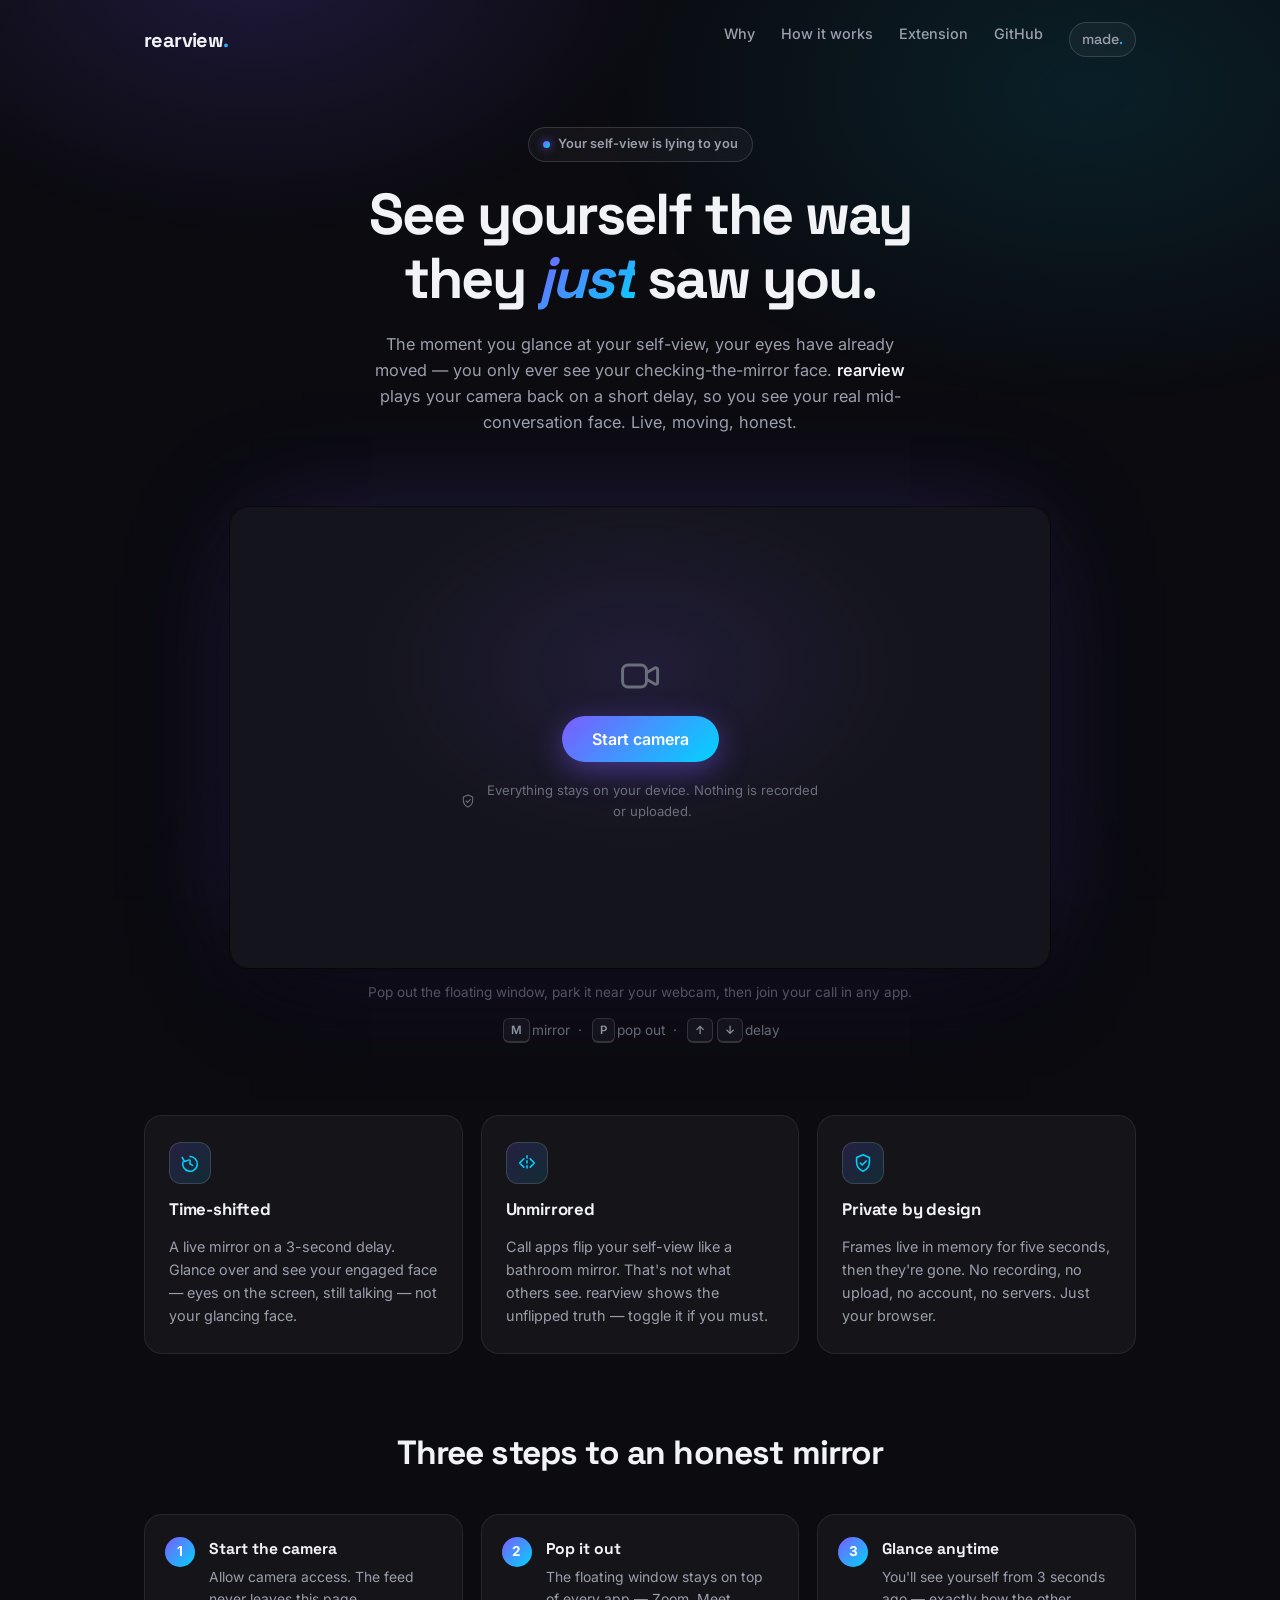
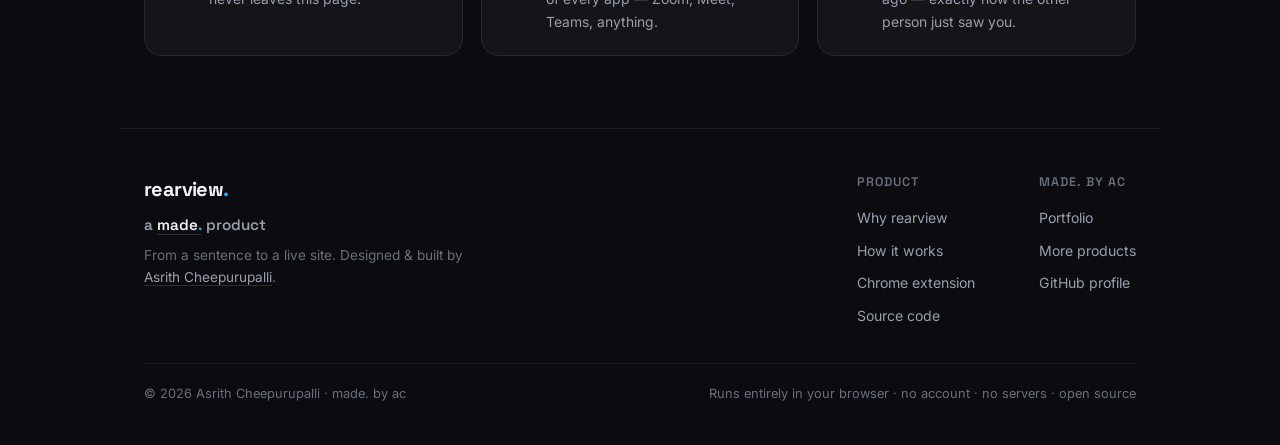
==== index.html @ 4c350889 "Add Chrome extension: in-call overlay, floating mirror, made. house pattern Built on the airlock/sta" ====
<!DOCTYPE html>
<html lang="en">
<head>
  <meta charset="UTF-8" />
  <meta name="viewport" content="width=device-width, initial-scale=1.0" />

  <!-- Primary SEO -->
  <title>rearview. — See yourself the way they just saw you</title>
  <meta name="description" content="A time-shifted live mirror for video calls. Glance at yourself as you were 3 seconds ago — eyes on the screen, mid-conversation — exactly how the other person saw you. Free, private, runs in your browser." />
  <meta name="author" content="Asrith Cheepurupalli" />
  <meta name="keywords" content="video call self view, delayed mirror, how do I look on video calls, unmirrored camera, zoom self view, webcam mirror, picture in picture camera" />
  <meta name="robots" content="index, follow" />
  <meta name="theme-color" content="#0b0b10" />
  <!-- Update the canonical + og:url/og:image origins when this moves to a custom domain -->
  <link rel="canonical" href="https://asrithcheepurupalli.github.io/rearview./" />

  <!-- Open Graph -->
  <meta property="og:type" content="website" />
  <meta property="og:site_name" content="made. by ac" />
  <meta property="og:url" content="https://asrithcheepurupalli.github.io/rearview./" />
  <meta property="og:title" content="rearview. — See yourself the way they just saw you" />
  <meta property="og:description" content="A time-shifted live mirror for video calls. See your real mid-conversation face, not your checking-the-mirror face. Free, private, in your browser." />
  <meta property="og:image" content="https://asrithcheepurupalli.github.io/rearview./og-image.png" />
  <meta property="og:image:width" content="1200" />
  <meta property="og:image:height" content="630" />

  <!-- Twitter -->
  <meta name="twitter:card" content="summary_large_image" />
  <meta name="twitter:title" content="rearview. — See yourself the way they just saw you" />
  <meta name="twitter:description" content="A time-shifted live mirror for video calls. See your real mid-conversation face, not your checking-the-mirror face." />
  <meta name="twitter:image" content="https://asrithcheepurupalli.github.io/rearview./og-image.png" />

  <!-- Icons & manifest -->
  <link rel="icon" href="data:image/svg+xml,%3Csvg xmlns='http://www.w3.org/2000/svg' viewBox='0 0 32 32'%3E%3Cdefs%3E%3ClinearGradient id='g' x1='0' y1='0' x2='1' y2='1'%3E%3Cstop offset='0' stop-color='%237c5cff'/%3E%3Cstop offset='1' stop-color='%2300d4ff'/%3E%3C/linearGradient%3E%3C/defs%3E%3Crect width='32' height='32' rx='8' fill='%230b0b10'/%3E%3Cpath d='M16 7a9 9 0 1 1-8.6 6.3' fill='none' stroke='url(%23g)' stroke-width='3' stroke-linecap='round'/%3E%3Cpath d='M4.5 8.5l3 5 5.5-2' fill='none' stroke='url(%23g)' stroke-width='3' stroke-linecap='round' stroke-linejoin='round'/%3E%3C/svg%3E" />
  <link rel="apple-touch-icon" href="icon-192.png" />
  <link rel="manifest" href="site.webmanifest" />

  <!-- Fonts -->
  <link rel="preconnect" href="https://fonts.googleapis.com" />
  <link rel="preconnect" href="https://fonts.gstatic.com" crossorigin />
  <link href="https://fonts.googleapis.com/css2?family=Inter:wght@400;500;600;700&family=Space+Grotesk:wght@500;600;700&display=swap" rel="stylesheet" />

  <link rel="stylesheet" href="style.css" />

  <!-- Structured data -->
  <script type="application/ld+json">
  {
    "@context": "https://schema.org",
    "@type": "WebApplication",
    "name": "rearview.",
    "url": "https://asrithcheepurupalli.github.io/rearview./",
    "description": "A time-shifted live mirror for video calls. See yourself the way the other person just saw you — your real mid-conversation face, live and unmirrored.",
    "applicationCategory": "UtilitiesApplication",
    "operatingSystem": "Any",
    "browserRequirements": "Requires a modern browser with camera access",
    "offers": { "@type": "Offer", "price": "0", "priceCurrency": "USD" },
    "author": {
      "@type": "Person",
      "name": "Asrith Cheepurupalli",
      "url": "https://made-by-ac.com"
    },
    "publisher": {
      "@type": "Organization",
      "name": "made. by ac",
      "url": "https://made-by-ac.com"
    }
  }
  </script>
</head>
<body>
  <div class="bg-glow" aria-hidden="true"></div>

  <nav class="nav">
    <div class="wordmark">rearview<span class="accent">.</span></div>
    <div class="nav-links">
      <a href="#why">Why</a>
      <a href="#how">How it works</a>
      <a href="https://github.com/asrithcheepurupalli/rearview./tree/main/extension" target="_blank" rel="noopener">Extension</a>
      <a href="https://github.com/asrithcheepurupalli/rearview." target="_blank" rel="noopener">GitHub</a>
      <a href="https://made-by-ac.com" target="_blank" rel="noopener" class="nav-made">made<span class="accent">.</span></a>
    </div>
  </nav>

  <main class="app">
    <header class="hero">
      <div class="pill">
        <span class="pill-dot" aria-hidden="true"></span>
        Your self-view is lying to you
      </div>
      <h1>See yourself the way<br />they <em>just</em> saw you.</h1>
      <p class="sub">
        The moment you glance at your self-view, your eyes have already moved —
        you only ever see your checking-the-mirror face. <strong>rearview</strong> plays
        your camera back on a short delay, so you see your real mid-conversation
        face. Live, moving, honest.
      </p>
    </header>

    <section class="stage">
      <div class="canvas-wrap" id="canvasWrap">
        <canvas id="view"></canvas>

        <div class="placeholder" id="placeholder">
          <svg class="cam-icon" viewBox="0 0 24 24" fill="none" aria-hidden="true">
            <rect x="2.5" y="6" width="13" height="12" rx="3" stroke="currentColor" stroke-width="1.6"/>
            <path d="M15.5 10.2l4.6-2.6a1 1 0 0 1 1.5.87v7.06a1 1 0 0 1-1.5.87l-4.6-2.6" stroke="currentColor" stroke-width="1.6" stroke-linejoin="round"/>
          </svg>
          <button class="btn btn-primary" id="startBtn">
            Start camera
            <span class="btn-glint" aria-hidden="true"></span>
          </button>
          <p class="privacy-note">
            <svg viewBox="0 0 24 24" fill="none" aria-hidden="true"><path d="M12 3l7 3v5c0 4.6-3 8.4-7 10-4-1.6-7-5.4-7-10V6l7-3z" stroke="currentColor" stroke-width="1.6" stroke-linejoin="round"/><path d="M9 12l2.2 2.2L15.5 9.8" stroke="currentColor" stroke-width="1.6" stroke-linecap="round" stroke-linejoin="round"/></svg>
            Everything stays on your device. Nothing is recorded or uploaded.
          </p>
        </div>

        <div class="controlbar hidden" id="controls">
          <div class="seg" role="group" aria-label="Delay">
            <button class="seg-btn" data-delay="0">Live</button>
            <button class="seg-btn" data-delay="1">1s</button>
            <button class="seg-btn" data-delay="2">2s</button>
            <button class="seg-btn active" data-delay="3">3s</button>
            <button class="seg-btn" data-delay="5">5s</button>
          </div>

          <div class="divider" aria-hidden="true"></div>

          <label class="switch" title="Off = unmirrored, how others actually see you (M)">
            <input type="checkbox" id="mirrorToggle" />
            <span class="track"><span class="thumb"></span></span>
            <span class="switch-label">Mirror</span>
          </label>

          <div class="divider" aria-hidden="true"></div>

          <button class="btn btn-bar hidden" id="camBtn" title="Switch camera">
            <svg viewBox="0 0 24 24" fill="none" aria-hidden="true"><path d="M20 8.5a8 8 0 0 0-14.9 1M4 15.5a8 8 0 0 0 14.9-1" stroke="currentColor" stroke-width="1.7" stroke-linecap="round"/><path d="M3.5 5.5v4h4M20.5 18.5v-4h-4" stroke="currentColor" stroke-width="1.7" stroke-linecap="round" stroke-linejoin="round"/></svg>
            <span class="btn-bar-label">Camera</span>
          </button>

          <button class="btn btn-bar" id="pipBtn" title="Pop out a floating window you can keep over your call app (P)">
            <svg viewBox="0 0 24 24" fill="none" aria-hidden="true"><rect x="3" y="5" width="18" height="14" rx="2.5" stroke="currentColor" stroke-width="1.6"/><rect x="11.5" y="11.5" width="7" height="5" rx="1.2" fill="currentColor"/></svg>
            Pop out
          </button>

          <button class="btn btn-bar btn-stop" id="stopBtn" title="Stop camera">
            <svg viewBox="0 0 24 24" fill="none" aria-hidden="true"><rect x="7" y="7" width="10" height="10" rx="2" fill="currentColor"/></svg>
            Stop
          </button>
        </div>
      </div>
      <p class="stage-hint">
        Pop out the floating window, park it near your webcam, then join your call in any app.
      </p>
      <p class="stage-hint keys">
        <kbd>M</kbd> mirror&nbsp;&nbsp;·&nbsp;&nbsp;<kbd>P</kbd> pop out&nbsp;&nbsp;·&nbsp;&nbsp;<kbd>↑</kbd><kbd>↓</kbd> delay
      </p>
    </section>

    <section class="features" id="why">
      <div class="card">
        <div class="card-icon">
          <svg viewBox="0 0 24 24" fill="none" aria-hidden="true"><path d="M12 5a8 8 0 1 1-7.6 5.6" stroke="currentColor" stroke-width="1.7" stroke-linecap="round"/><path d="M3.5 6l2.6 4.4 4.9-1.8" stroke="currentColor" stroke-width="1.7" stroke-linecap="round" stroke-linejoin="round"/><path d="M12 9v4l2.8 1.6" stroke="currentColor" stroke-width="1.7" stroke-linecap="round" stroke-linejoin="round"/></svg>
        </div>
        <h3>Time-shifted</h3>
        <p>A live mirror on a 3-second delay. Glance over and see your engaged face — eyes on the screen, still talking — not your glancing face.</p>
      </div>
      <div class="card">
        <div class="card-icon">
          <svg viewBox="0 0 24 24" fill="none" aria-hidden="true"><path d="M12 4v16" stroke="currentColor" stroke-width="1.7" stroke-linecap="round" stroke-dasharray="2.5 3"/><path d="M8.5 7.5L4 12l4.5 4.5M15.5 7.5L20 12l-4.5 4.5" stroke="currentColor" stroke-width="1.7" stroke-linecap="round" stroke-linejoin="round"/></svg>
        </div>
        <h3>Unmirrored</h3>
        <p>Call apps flip your self-view like a bathroom mirror. That's not what others see. rearview shows the unflipped truth — toggle it if you must.</p>
      </div>
      <div class="card">
        <div class="card-icon">
          <svg viewBox="0 0 24 24" fill="none" aria-hidden="true"><path d="M12 3l7 3v5c0 4.6-3 8.4-7 10-4-1.6-7-5.4-7-10V6l7-3z" stroke="currentColor" stroke-width="1.7" stroke-linejoin="round"/><path d="M9 12l2.2 2.2L15.5 9.8" stroke="currentColor" stroke-width="1.7" stroke-linecap="round" stroke-linejoin="round"/></svg>
        </div>
        <h3>Private by design</h3>
        <p>Frames live in memory for five seconds, then they're gone. No recording, no upload, no account, no servers. Just your browser.</p>
      </div>
    </section>

    <section class="how" id="how">
      <h2>Three steps to an honest mirror</h2>
      <ol class="steps">
        <li>
          <span class="step-num">1</span>
          <div><h4>Start the camera</h4><p>Allow camera access. The feed never leaves this page.</p></div>
        </li>
        <li>
          <span class="step-num">2</span>
          <div><h4>Pop it out</h4><p>The floating window stays on top of every app — Zoom, Meet, Teams, anything.</p></div>
        </li>
        <li>
          <span class="step-num">3</span>
          <div><h4>Glance anytime</h4><p>You'll see yourself from 3 seconds ago — exactly how the other person just saw you.</p></div>
        </li>
      </ol>
    </section>
  </main>

  <footer class="footer">
    <div class="footer-top">
      <div class="footer-brand">
        <div class="wordmark">rearview<span class="accent">.</span></div>
        <p class="made-lockup">
          a <a href="https://made-by-ac.com" target="_blank" rel="noopener">made<span class="accent">.</span></a> product
        </p>
        <p class="footer-bio">
          From a sentence to a live site. Designed &amp; built by
          <a href="https://made-by-ac.com" target="_blank" rel="noopener">Asrith Cheepurupalli</a>.
        </p>
      </div>
      <div class="footer-cols">
        <div class="footer-col">
          <h5>Product</h5>
          <a href="#why">Why rearview</a>
          <a href="#how">How it works</a>
          <a href="https://github.com/asrithcheepurupalli/rearview./tree/main/extension" target="_blank" rel="noopener">Chrome extension</a>
          <a href="https://github.com/asrithcheepurupalli/rearview." target="_blank" rel="noopener">Source code</a>
        </div>
        <div class="footer-col">
          <h5>made. by ac</h5>
          <a href="https://made-by-ac.com" target="_blank" rel="noopener">Portfolio</a>
          <a href="https://made-by-ac.com" target="_blank" rel="noopener">More products</a>
          <a href="https://github.com/asrithcheepurupalli" target="_blank" rel="noopener">GitHub profile</a>
        </div>
      </div>
    </div>
    <div class="footer-base">
      <p>© 2026 Asrith Cheepurupalli · made. by ac</p>
      <p>Runs entirely in your browser · no account · no servers · open source</p>
    </div>
  </footer>

  <div class="toast" id="toast" role="status" aria-live="polite"></div>

  <script src="app.js"></script>
</body>
</html>
---- style.css ----
:root {
  --bg: #0b0b10;
  --surface: rgba(255, 255, 255, 0.04);
  --surface-solid: #14141c;
  --border: rgba(255, 255, 255, 0.08);
  --border-strong: rgba(255, 255, 255, 0.14);
  --text: #f2f3f7;
  --text-dim: #9b9fad;
  --text-faint: #6b6f7c;
  --accent-1: #7c5cff;
  --accent-2: #00d4ff;
  --accent-grad: linear-gradient(135deg, var(--accent-1), var(--accent-2));
  --danger: #ff5c6c;
  --radius: 18px;
  --font: "Inter", system-ui, -apple-system, "Segoe UI", sans-serif;
  --font-display: "Space Grotesk", "Inter", system-ui, sans-serif;
}

* {
  box-sizing: border-box;
  margin: 0;
  padding: 0;
}

html {
  scroll-behavior: smooth;
}

body {
  background: var(--bg);
  color: var(--text);
  font-family: var(--font);
  line-height: 1.6;
  min-height: 100vh;
  overflow-x: hidden;
  -webkit-font-smoothing: antialiased;
}

/* Ambient background glow */
.bg-glow {
  position: fixed;
  inset: 0;
  pointer-events: none;
  z-index: -1;
  background:
    radial-gradient(600px 400px at 20% -5%, rgba(124, 92, 255, 0.18), transparent 70%),
    radial-gradient(700px 450px at 85% 10%, rgba(0, 212, 255, 0.10), transparent 70%),
    radial-gradient(800px 500px at 50% 110%, rgba(124, 92, 255, 0.08), transparent 70%);
}

/* ---------- Nav ---------- */
.nav {
  max-width: 1040px;
  margin: 0 auto;
  padding: 22px 24px;
  display: flex;
  align-items: center;
  justify-content: space-between;
}

.wordmark {
  font-family: var(--font-display);
  font-size: 1.25rem;
  font-weight: 700;
  letter-spacing: -0.03em;
}

.wordmark.small {
  font-size: 1rem;
}

.accent {
  background: var(--accent-grad);
  -webkit-background-clip: text;
  background-clip: text;
  color: transparent;
}

.nav-links {
  display: flex;
  gap: 26px;
}

.nav-links a {
  color: var(--text-dim);
  text-decoration: none;
  font-size: 0.9rem;
  font-weight: 500;
  transition: color 0.15s;
}

.nav-links a:hover {
  color: var(--text);
}

/* ---------- Layout ---------- */
.app {
  max-width: 1040px;
  margin: 0 auto;
  padding: 0 24px;
  display: flex;
  flex-direction: column;
  gap: 72px;
}

/* ---------- Hero ---------- */
.hero {
  text-align: center;
  padding-top: 48px;
  display: flex;
  flex-direction: column;
  align-items: center;
  gap: 20px;
}

.pill {
  display: inline-flex;
  align-items: center;
  gap: 8px;
  padding: 6px 14px;
  border: 1px solid var(--border-strong);
  border-radius: 999px;
  font-size: 0.8rem;
  font-weight: 600;
  color: var(--text-dim);
  background: var(--surface);
  backdrop-filter: blur(8px);
}

.pill-dot {
  width: 7px;
  height: 7px;
  border-radius: 50%;
  background: var(--accent-grad);
  box-shadow: 0 0 10px rgba(124, 92, 255, 0.9);
  animation: pulse 2.4s ease-in-out infinite;
}

@keyframes pulse {
  0%, 100% { transform: scale(1); opacity: 1; }
  50% { transform: scale(1.35); opacity: 0.6; }
}

.hero h1 {
  font-family: var(--font-display);
  font-size: clamp(2.2rem, 5.5vw, 3.6rem);
  font-weight: 700;
  letter-spacing: -0.035em;
  line-height: 1.12;
}

.hero h1 em {
  font-style: italic;
  background: var(--accent-grad);
  -webkit-background-clip: text;
  background-clip: text;
  color: transparent;
}

.sub {
  max-width: 560px;
  color: var(--text-dim);
  font-size: 1.02rem;
}

.sub strong {
  color: var(--text);
  font-weight: 600;
}

/* ---------- Stage ---------- */
.stage {
  display: flex;
  flex-direction: column;
  align-items: center;
  gap: 14px;
}

.canvas-wrap {
  position: relative;
  width: 100%;
  max-width: 820px;
  aspect-ratio: 16 / 9;
  background: #000;
  border-radius: var(--radius);
  overflow: hidden;
  border: 1px solid var(--border);
  box-shadow:
    0 0 0 1px rgba(0, 0, 0, 0.4),
    0 30px 80px -20px rgba(0, 0, 0, 0.7),
    0 0 120px -30px rgba(124, 92, 255, 0.35);
}

canvas {
  width: 100%;
  height: 100%;
  display: block;
  object-fit: cover;
}

.placeholder {
  position: absolute;
  inset: 0;
  display: flex;
  flex-direction: column;
  align-items: center;
  justify-content: center;
  gap: 18px;
  background:
    radial-gradient(400px 260px at 50% 35%, rgba(124, 92, 255, 0.12), transparent 70%),
    var(--surface-solid);
}

.cam-icon {
  width: 44px;
  height: 44px;
  color: var(--text-faint);
}

.privacy-note {
  display: flex;
  align-items: center;
  gap: 8px;
  color: var(--text-faint);
  font-size: 0.82rem;
  max-width: 360px;
  text-align: center;
}

.privacy-note svg {
  width: 16px;
  height: 16px;
  flex-shrink: 0;
}

.stage-hint {
  color: var(--text-faint);
  font-size: 0.85rem;
  text-align: center;
}

/* ---------- Control bar (floats over the video, call-app style) ---------- */
.controlbar {
  position: absolute;
  left: 50%;
  bottom: 14px;
  transform: translateX(-50%);
  display: flex;
  align-items: center;
  gap: 12px;
  padding: 8px 12px;
  border-radius: 999px;
  background: rgba(12, 12, 18, 0.72);
  border: 1px solid var(--border-strong);
  backdrop-filter: blur(14px);
  -webkit-backdrop-filter: blur(14px);
  box-shadow: 0 10px 30px rgba(0, 0, 0, 0.45);
  max-width: calc(100% - 24px);
  flex-wrap: wrap;
  justify-content: center;
}

.divider {
  width: 1px;
  height: 22px;
  background: var(--border-strong);
}

/* Segmented delay control */
.seg {
  display: flex;
  background: rgba(255, 255, 255, 0.06);
  border-radius: 999px;
  padding: 3px;
  gap: 2px;
}

.seg-btn {
  border: none;
  background: transparent;
  color: var(--text-dim);
  font-family: var(--font);
  font-size: 0.82rem;
  font-weight: 600;
  padding: 6px 13px;
  border-radius: 999px;
  cursor: pointer;
  transition: color 0.15s, background 0.15s;
}

.seg-btn:hover {
  color: var(--text);
}

.seg-btn.active {
  background: var(--accent-grad);
  color: #fff;
  box-shadow: 0 2px 10px rgba(124, 92, 255, 0.5);
}

/* Switch */
.switch {
  display: flex;
  align-items: center;
  gap: 9px;
  cursor: pointer;
  user-select: none;
}

.switch input {
  position: absolute;
  opacity: 0;
  pointer-events: none;
}

.switch .track {
  width: 38px;
  height: 22px;
  border-radius: 999px;
  background: rgba(255, 255, 255, 0.12);
  position: relative;
  transition: background 0.2s;
  flex-shrink: 0;
}

.switch .thumb {
  position: absolute;
  top: 3px;
  left: 3px;
  width: 16px;
  height: 16px;
  border-radius: 50%;
  background: #fff;
  transition: transform 0.2s cubic-bezier(0.4, 0, 0.2, 1);
}

.switch input:checked + .track {
  background: var(--accent-grad);
}

.switch input:checked + .track .thumb {
  transform: translateX(16px);
}

.switch-label {
  font-size: 0.85rem;
  font-weight: 600;
  color: var(--text-dim);
}

/* ---------- Buttons ---------- */
.btn {
  display: inline-flex;
  align-items: center;
  gap: 8px;
  border: none;
  border-radius: 999px;
  font-family: var(--font);
  font-weight: 600;
  cursor: pointer;
  transition: transform 0.12s, box-shadow 0.2s, background 0.15s, color 0.15s;
}

.btn svg {
  width: 17px;
  height: 17px;
}

.btn-primary {
  position: relative;
  overflow: hidden;
  background: var(--accent-grad);
  color: #fff;
  font-size: 1rem;
  padding: 13px 30px;
  box-shadow: 0 8px 30px rgba(124, 92, 255, 0.45);
}

.btn-primary:hover {
  transform: translateY(-1px);
  box-shadow: 0 12px 36px rgba(124, 92, 255, 0.6);
}

.btn-primary:disabled {
  opacity: 0.6;
  cursor: default;
  transform: none;
}

.btn-glint {
  position: absolute;
  inset: 0;
  background: linear-gradient(115deg, transparent 30%, rgba(255, 255, 255, 0.35) 50%, transparent 70%);
  transform: translateX(-100%);
  animation: glint 3.2s ease-in-out infinite;
}

@keyframes glint {
  0%, 60% { transform: translateX(-100%); }
  100% { transform: translateX(100%); }
}

.btn-bar {
  background: rgba(255, 255, 255, 0.08);
  color: var(--text);
  font-size: 0.85rem;
  padding: 8px 15px;
}

.btn-bar:hover {
  background: rgba(255, 255, 255, 0.15);
}

.btn-stop {
  background: rgba(255, 92, 108, 0.14);
  color: var(--danger);
}

.btn-stop:hover {
  background: rgba(255, 92, 108, 0.26);
}

/* ---------- Feature cards ---------- */
.features {
  display: grid;
  grid-template-columns: repeat(3, 1fr);
  gap: 18px;
}

.card {
  background: var(--surface);
  border: 1px solid var(--border);
  border-radius: var(--radius);
  padding: 26px 24px;
  display: flex;
  flex-direction: column;
  gap: 12px;
  transition: border-color 0.2s, transform 0.2s;
}

.card:hover {
  border-color: var(--border-strong);
  transform: translateY(-2px);
}

.card-icon {
  width: 42px;
  height: 42px;
  border-radius: 12px;
  display: flex;
  align-items: center;
  justify-content: center;
  background: linear-gradient(135deg, rgba(124, 92, 255, 0.18), rgba(0, 212, 255, 0.12));
  border: 1px solid var(--border-strong);
  color: var(--accent-2);
}

.card-icon svg {
  width: 22px;
  height: 22px;
}

.card h3 {
  font-size: 1.05rem;
  font-weight: 700;
  letter-spacing: -0.01em;
}

.card p {
  color: var(--text-dim);
  font-size: 0.9rem;
}

/* ---------- How it works ---------- */
.how {
  text-align: center;
  display: flex;
  flex-direction: column;
  gap: 34px;
}

.how h2 {
  font-family: var(--font-display);
  font-size: clamp(1.5rem, 3.4vw, 2.1rem);
  font-weight: 700;
  letter-spacing: -0.025em;
}

.card h3,
.steps h4 {
  font-family: var(--font-display);
}

.steps {
  list-style: none;
  display: grid;
  grid-template-columns: repeat(3, 1fr);
  gap: 18px;
  text-align: left;
}

.steps li {
  display: flex;
  gap: 14px;
  align-items: flex-start;
  background: var(--surface);
  border: 1px solid var(--border);
  border-radius: var(--radius);
  padding: 22px 20px;
}

.step-num {
  width: 30px;
  height: 30px;
  border-radius: 50%;
  flex-shrink: 0;
  display: flex;
  align-items: center;
  justify-content: center;
  font-size: 0.85rem;
  font-weight: 700;
  color: #fff;
  background: var(--accent-grad);
}

.steps h4 {
  font-size: 0.98rem;
  font-weight: 700;
  margin-bottom: 4px;
}

.steps p {
  color: var(--text-dim);
  font-size: 0.87rem;
}

/* ---------- Footer ---------- */
.footer {
  max-width: 1040px;
  margin: 72px auto 0;
  padding: 44px 24px 40px;
  border-top: 1px solid var(--border);
}

.footer-top {
  display: flex;
  justify-content: space-between;
  gap: 40px;
  flex-wrap: wrap;
}

.footer-brand {
  display: flex;
  flex-direction: column;
  gap: 8px;
  max-width: 320px;
}

.made-lockup {
  font-family: var(--font-display);
  font-size: 0.95rem;
  font-weight: 600;
  color: var(--text-dim);
}

.made-lockup a {
  color: var(--text);
  text-decoration: none;
  border-bottom: 1px solid var(--border-strong);
  transition: border-color 0.15s;
}

.made-lockup a:hover {
  border-color: var(--accent-1);
}

.footer-bio {
  color: var(--text-faint);
  font-size: 0.85rem;
}

.footer-bio a {
  color: var(--text-dim);
  text-decoration: none;
  border-bottom: 1px solid var(--border-strong);
  transition: color 0.15s, border-color 0.15s;
}

.footer-bio a:hover {
  color: var(--text);
  border-color: var(--accent-1);
}

.footer-cols {
  display: flex;
  gap: 64px;
}

.footer-col {
  display: flex;
  flex-direction: column;
  gap: 10px;
}

.footer-col h5 {
  font-family: var(--font-display);
  font-size: 0.78rem;
  font-weight: 600;
  text-transform: uppercase;
  letter-spacing: 0.08em;
  color: var(--text-faint);
  margin-bottom: 4px;
}

.footer-col a {
  color: var(--text-dim);
  text-decoration: none;
  font-size: 0.88rem;
  transition: color 0.15s;
}

.footer-col a:hover {
  color: var(--text);
}

.footer-base {
  margin-top: 36px;
  padding-top: 20px;
  border-top: 1px solid var(--border);
  display: flex;
  justify-content: space-between;
  gap: 12px;
  flex-wrap: wrap;
}

.footer-base p {
  color: var(--text-faint);
  font-size: 0.8rem;
}

/* ---------- Nav made. link ---------- */
.nav-made {
  font-family: var(--font-display);
  font-weight: 700;
  padding: 5px 12px;
  border: 1px solid var(--border-strong);
  border-radius: 999px;
  background: var(--surface);
}

.nav-links a.nav-made:hover {
  border-color: var(--accent-1);
  color: var(--text);
}

/* ---------- Keyboard hints ---------- */
.keys {
  display: flex;
  align-items: center;
  justify-content: center;
}

kbd {
  font-family: var(--font);
  font-size: 0.72rem;
  font-weight: 600;
  color: var(--text-dim);
  background: var(--surface);
  border: 1px solid var(--border-strong);
  border-bottom-width: 2px;
  border-radius: 6px;
  padding: 2px 7px;
  margin: 0 2px;
}

/* ---------- Toast ---------- */
.toast {
  position: fixed;
  left: 50%;
  bottom: 28px;
  transform: translate(-50%, 16px);
  padding: 11px 20px;
  border-radius: 12px;
  background: rgba(20, 20, 30, 0.92);
  border: 1px solid var(--border-strong);
  backdrop-filter: blur(12px);
  color: var(--text);
  font-size: 0.88rem;
  font-weight: 500;
  max-width: min(90vw, 480px);
  opacity: 0;
  pointer-events: none;
  transition: opacity 0.25s, transform 0.25s;
  z-index: 100;
  box-shadow: 0 12px 34px rgba(0, 0, 0, 0.5);
}

.toast.show {
  opacity: 1;
  transform: translate(-50%, 0);
}

/* ---------- Utilities & responsive ---------- */
.hidden {
  display: none !important;
}

@media (max-width: 760px) {
  .app { gap: 56px; }
  .features, .steps { grid-template-columns: 1fr; }
  .nav-links { gap: 14px; }
  .controlbar { gap: 9px; padding: 7px 10px; }
  .divider { display: none; }
  .switch-label, .btn-bar-label { display: none; }
  .footer-top { flex-direction: column; gap: 28px; }
  .footer-cols { gap: 40px; }
  .footer-base { flex-direction: column; text-align: center; }
  .keys { display: none; }
}
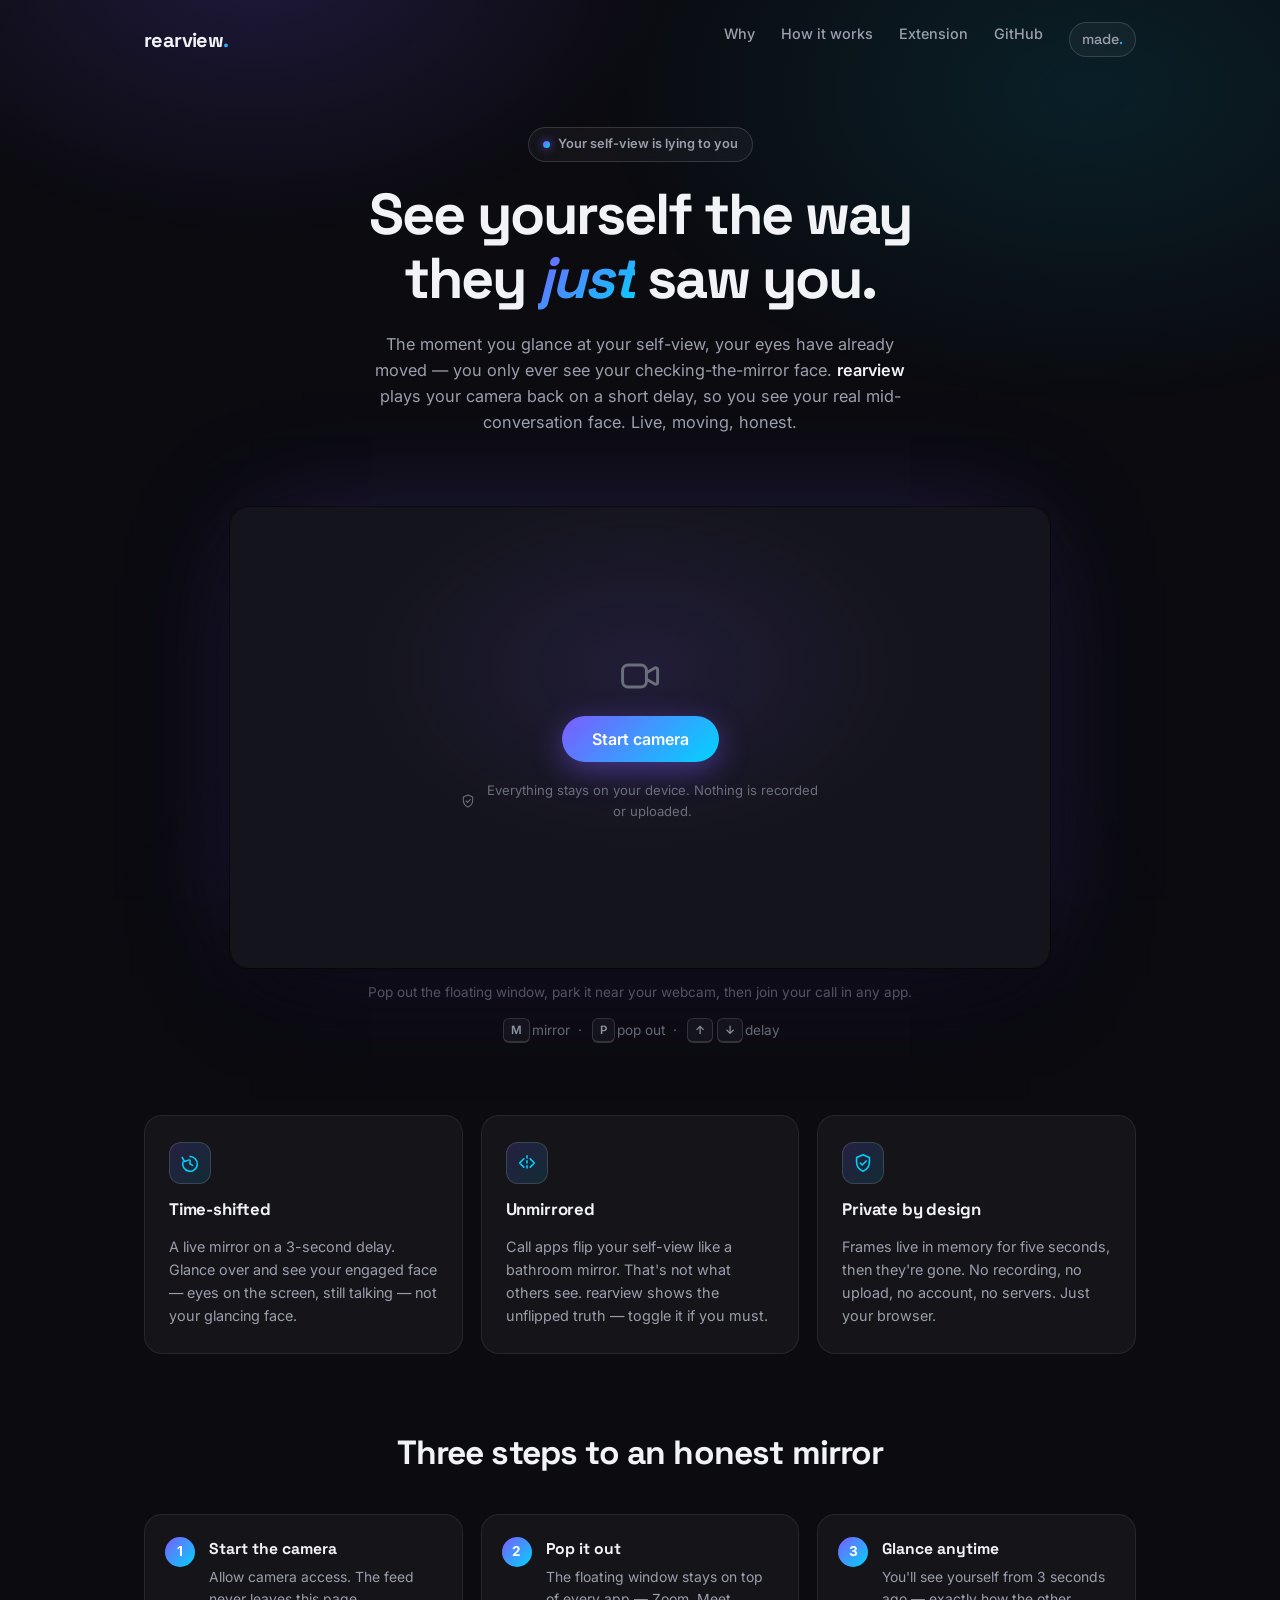
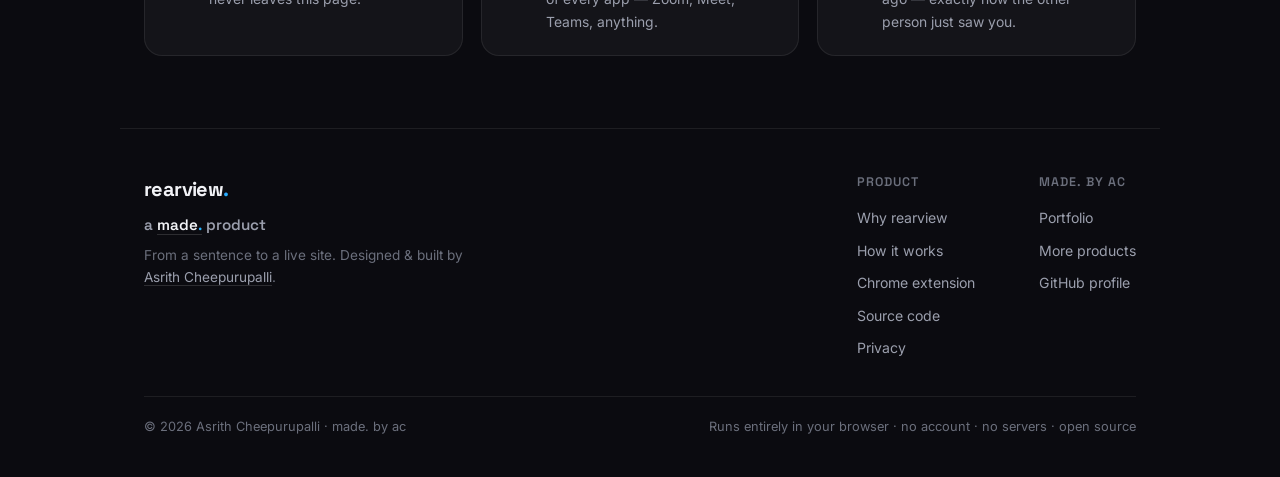
==== commit fc9a7312: "Add Web Store assets and privacy policy for submission - privacy.html: no-data-collected policy page" ====
--- a/index.html
+++ b/index.html
@@ -220,6 +220,7 @@
           <a href="#how">How it works</a>
           <a href="https://github.com/asrithcheepurupalli/rearview./tree/main/extension" target="_blank" rel="noopener">Chrome extension</a>
           <a href="https://github.com/asrithcheepurupalli/rearview." target="_blank" rel="noopener">Source code</a>
+          <a href="privacy.html">Privacy</a>
         </div>
         <div class="footer-col">
           <h5>made. by ac</h5>
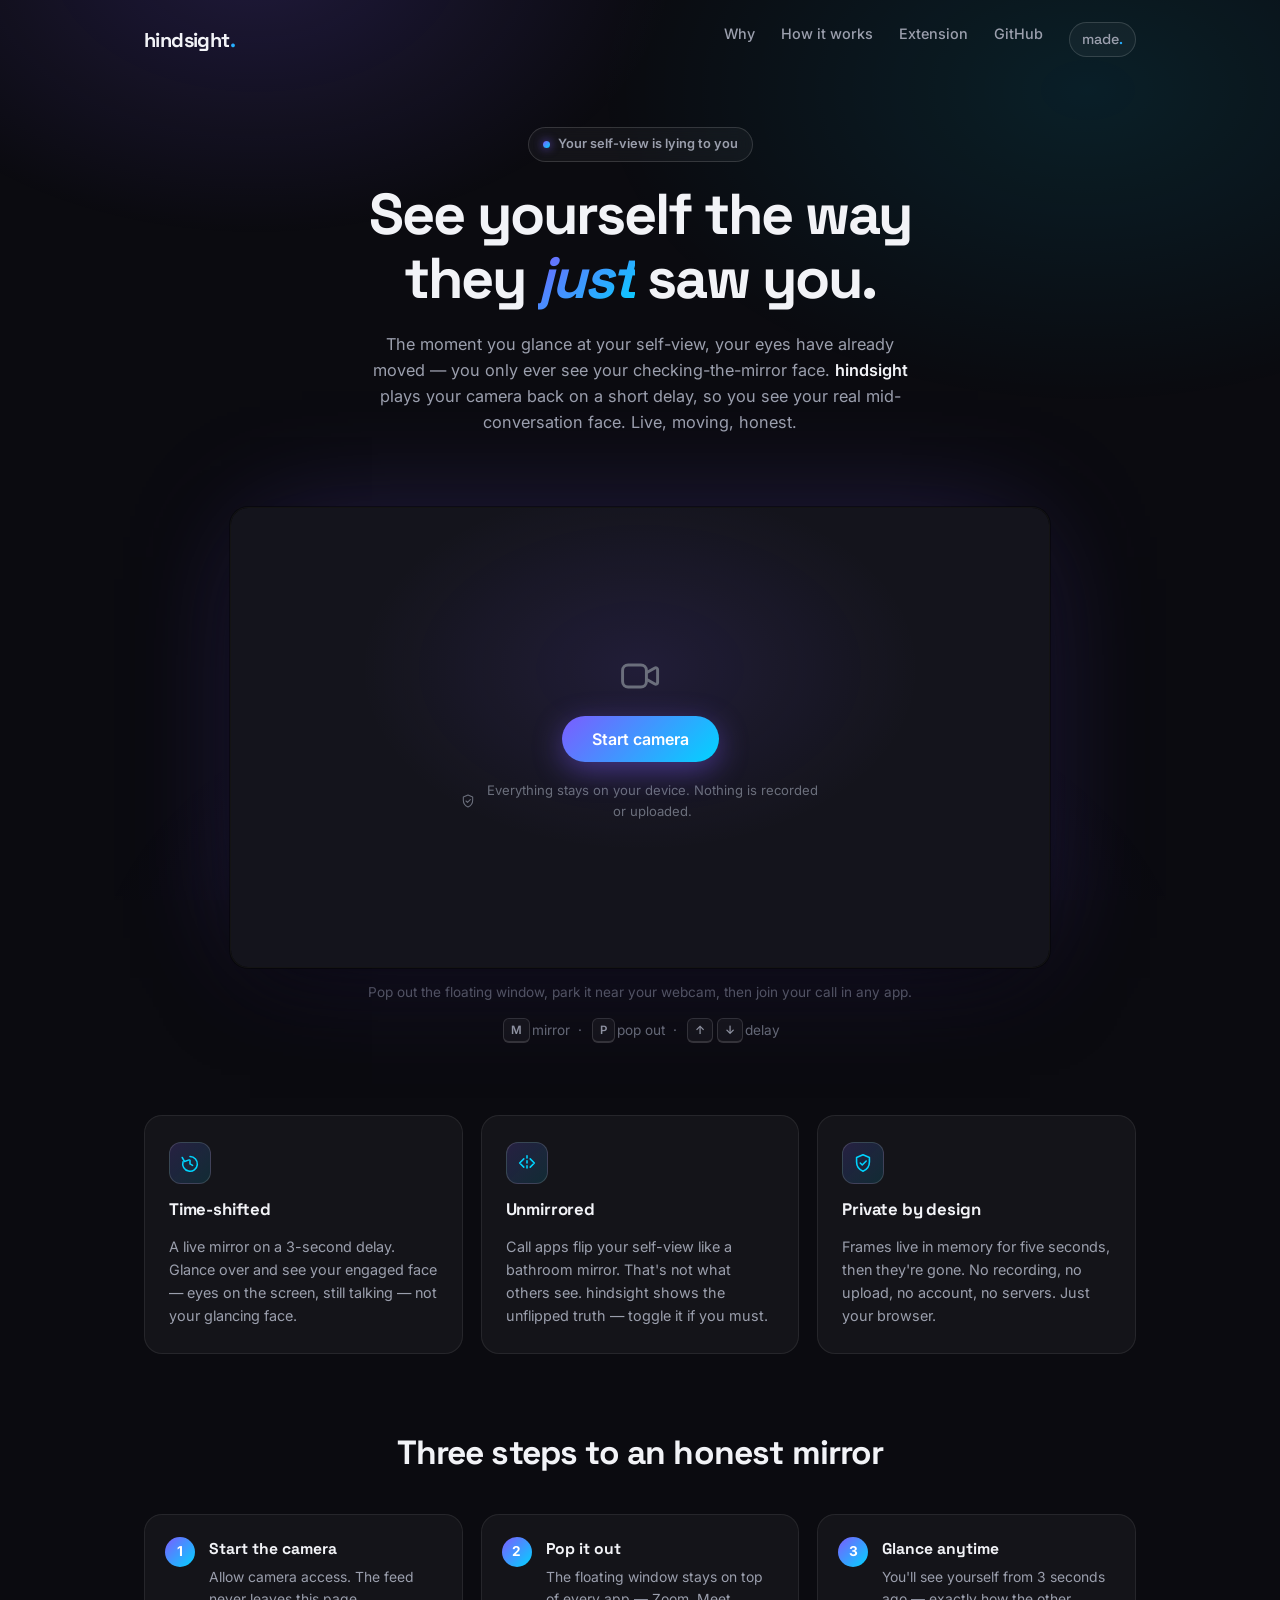
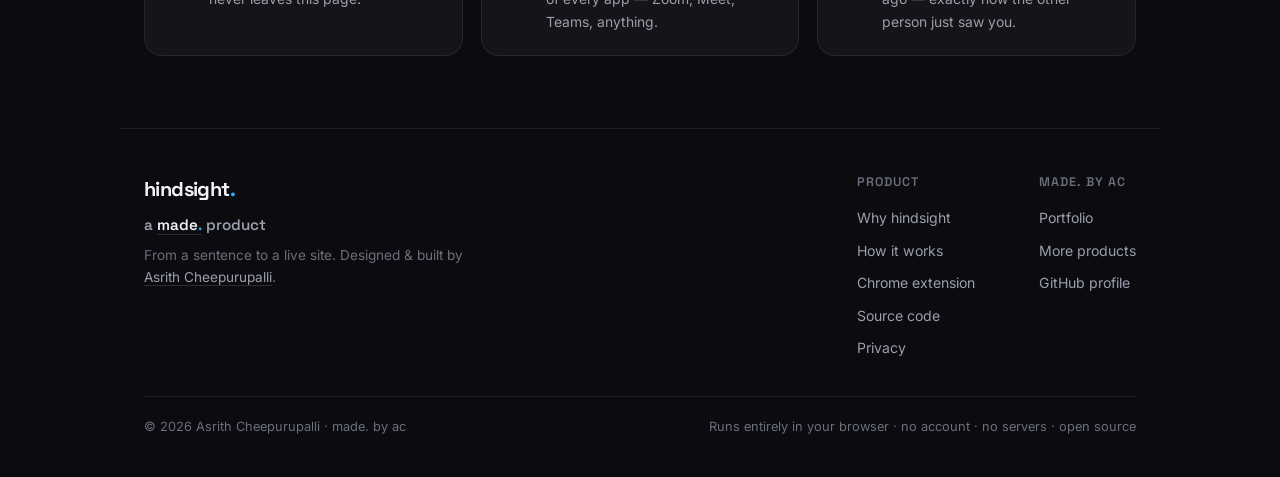
==== commit d3576a02: "Rebrand rearview to hindsight Hindsight is 20/20, and so is the new name: it carries both the time s" ====
--- a/index.html
+++ b/index.html
@@ -5,30 +5,30 @@
   <meta name="viewport" content="width=device-width, initial-scale=1.0" />
 
   <!-- Primary SEO -->
-  <title>rearview. — See yourself the way they just saw you</title>
+  <title>hindsight. — See yourself the way they just saw you</title>
   <meta name="description" content="A time-shifted live mirror for video calls. Glance at yourself as you were 3 seconds ago — eyes on the screen, mid-conversation — exactly how the other person saw you. Free, private, runs in your browser." />
   <meta name="author" content="Asrith Cheepurupalli" />
   <meta name="keywords" content="video call self view, delayed mirror, how do I look on video calls, unmirrored camera, zoom self view, webcam mirror, picture in picture camera" />
   <meta name="robots" content="index, follow" />
   <meta name="theme-color" content="#0b0b10" />
   <!-- Update the canonical + og:url/og:image origins when this moves to a custom domain -->
-  <link rel="canonical" href="https://asrithcheepurupalli.github.io/rearview./" />
+  <link rel="canonical" href="https://asrithcheepurupalli.github.io/hindsight/" />
 
   <!-- Open Graph -->
   <meta property="og:type" content="website" />
   <meta property="og:site_name" content="made. by ac" />
-  <meta property="og:url" content="https://asrithcheepurupalli.github.io/rearview./" />
-  <meta property="og:title" content="rearview. — See yourself the way they just saw you" />
+  <meta property="og:url" content="https://asrithcheepurupalli.github.io/hindsight/" />
+  <meta property="og:title" content="hindsight. — See yourself the way they just saw you" />
   <meta property="og:description" content="A time-shifted live mirror for video calls. See your real mid-conversation face, not your checking-the-mirror face. Free, private, in your browser." />
-  <meta property="og:image" content="https://asrithcheepurupalli.github.io/rearview./og-image.png" />
+  <meta property="og:image" content="https://asrithcheepurupalli.github.io/hindsight/og-image.png" />
   <meta property="og:image:width" content="1200" />
   <meta property="og:image:height" content="630" />
 
   <!-- Twitter -->
   <meta name="twitter:card" content="summary_large_image" />
-  <meta name="twitter:title" content="rearview. — See yourself the way they just saw you" />
+  <meta name="twitter:title" content="hindsight. — See yourself the way they just saw you" />
   <meta name="twitter:description" content="A time-shifted live mirror for video calls. See your real mid-conversation face, not your checking-the-mirror face." />
-  <meta name="twitter:image" content="https://asrithcheepurupalli.github.io/rearview./og-image.png" />
+  <meta name="twitter:image" content="https://asrithcheepurupalli.github.io/hindsight/og-image.png" />
 
   <!-- Icons & manifest -->
   <link rel="icon" href="data:image/svg+xml,%3Csvg xmlns='http://www.w3.org/2000/svg' viewBox='0 0 32 32'%3E%3Cdefs%3E%3ClinearGradient id='g' x1='0' y1='0' x2='1' y2='1'%3E%3Cstop offset='0' stop-color='%237c5cff'/%3E%3Cstop offset='1' stop-color='%2300d4ff'/%3E%3C/linearGradient%3E%3C/defs%3E%3Crect width='32' height='32' rx='8' fill='%230b0b10'/%3E%3Cpath d='M16 7a9 9 0 1 1-8.6 6.3' fill='none' stroke='url(%23g)' stroke-width='3' stroke-linecap='round'/%3E%3Cpath d='M4.5 8.5l3 5 5.5-2' fill='none' stroke='url(%23g)' stroke-width='3' stroke-linecap='round' stroke-linejoin='round'/%3E%3C/svg%3E" />
@@ -47,8 +47,8 @@
   {
     "@context": "https://schema.org",
     "@type": "WebApplication",
-    "name": "rearview.",
-    "url": "https://asrithcheepurupalli.github.io/rearview./",
+    "name": "hindsight.",
+    "url": "https://asrithcheepurupalli.github.io/hindsight/",
     "description": "A time-shifted live mirror for video calls. See yourself the way the other person just saw you — your real mid-conversation face, live and unmirrored.",
     "applicationCategory": "UtilitiesApplication",
     "operatingSystem": "Any",
@@ -71,12 +71,12 @@
   <div class="bg-glow" aria-hidden="true"></div>
 
   <nav class="nav">
-    <div class="wordmark">rearview<span class="accent">.</span></div>
+    <div class="wordmark">hindsight<span class="accent">.</span></div>
     <div class="nav-links">
       <a href="#why">Why</a>
       <a href="#how">How it works</a>
-      <a href="https://github.com/asrithcheepurupalli/rearview./tree/main/extension" target="_blank" rel="noopener">Extension</a>
-      <a href="https://github.com/asrithcheepurupalli/rearview." target="_blank" rel="noopener">GitHub</a>
+      <a href="https://github.com/asrithcheepurupalli/hindsight/tree/main/extension" target="_blank" rel="noopener">Extension</a>
+      <a href="https://github.com/asrithcheepurupalli/hindsight" target="_blank" rel="noopener">GitHub</a>
       <a href="https://made-by-ac.com" target="_blank" rel="noopener" class="nav-made">made<span class="accent">.</span></a>
     </div>
   </nav>
@@ -90,7 +90,7 @@
       <h1>See yourself the way<br />they <em>just</em> saw you.</h1>
       <p class="sub">
         The moment you glance at your self-view, your eyes have already moved —
-        you only ever see your checking-the-mirror face. <strong>rearview</strong> plays
+        you only ever see your checking-the-mirror face. <strong>hindsight</strong> plays
         your camera back on a short delay, so you see your real mid-conversation
         face. Live, moving, honest.
       </p>
@@ -171,7 +171,7 @@
           <svg viewBox="0 0 24 24" fill="none" aria-hidden="true"><path d="M12 4v16" stroke="currentColor" stroke-width="1.7" stroke-linecap="round" stroke-dasharray="2.5 3"/><path d="M8.5 7.5L4 12l4.5 4.5M15.5 7.5L20 12l-4.5 4.5" stroke="currentColor" stroke-width="1.7" stroke-linecap="round" stroke-linejoin="round"/></svg>
         </div>
         <h3>Unmirrored</h3>
-        <p>Call apps flip your self-view like a bathroom mirror. That's not what others see. rearview shows the unflipped truth — toggle it if you must.</p>
+        <p>Call apps flip your self-view like a bathroom mirror. That's not what others see. hindsight shows the unflipped truth — toggle it if you must.</p>
       </div>
       <div class="card">
         <div class="card-icon">
@@ -204,7 +204,7 @@
   <footer class="footer">
     <div class="footer-top">
       <div class="footer-brand">
-        <div class="wordmark">rearview<span class="accent">.</span></div>
+        <div class="wordmark">hindsight<span class="accent">.</span></div>
         <p class="made-lockup">
           a <a href="https://made-by-ac.com" target="_blank" rel="noopener">made<span class="accent">.</span></a> product
         </p>
@@ -216,10 +216,10 @@
       <div class="footer-cols">
         <div class="footer-col">
           <h5>Product</h5>
-          <a href="#why">Why rearview</a>
+          <a href="#why">Why hindsight</a>
           <a href="#how">How it works</a>
-          <a href="https://github.com/asrithcheepurupalli/rearview./tree/main/extension" target="_blank" rel="noopener">Chrome extension</a>
-          <a href="https://github.com/asrithcheepurupalli/rearview." target="_blank" rel="noopener">Source code</a>
+          <a href="https://github.com/asrithcheepurupalli/hindsight/tree/main/extension" target="_blank" rel="noopener">Chrome extension</a>
+          <a href="https://github.com/asrithcheepurupalli/hindsight" target="_blank" rel="noopener">Source code</a>
           <a href="privacy.html">Privacy</a>
         </div>
         <div class="footer-col">
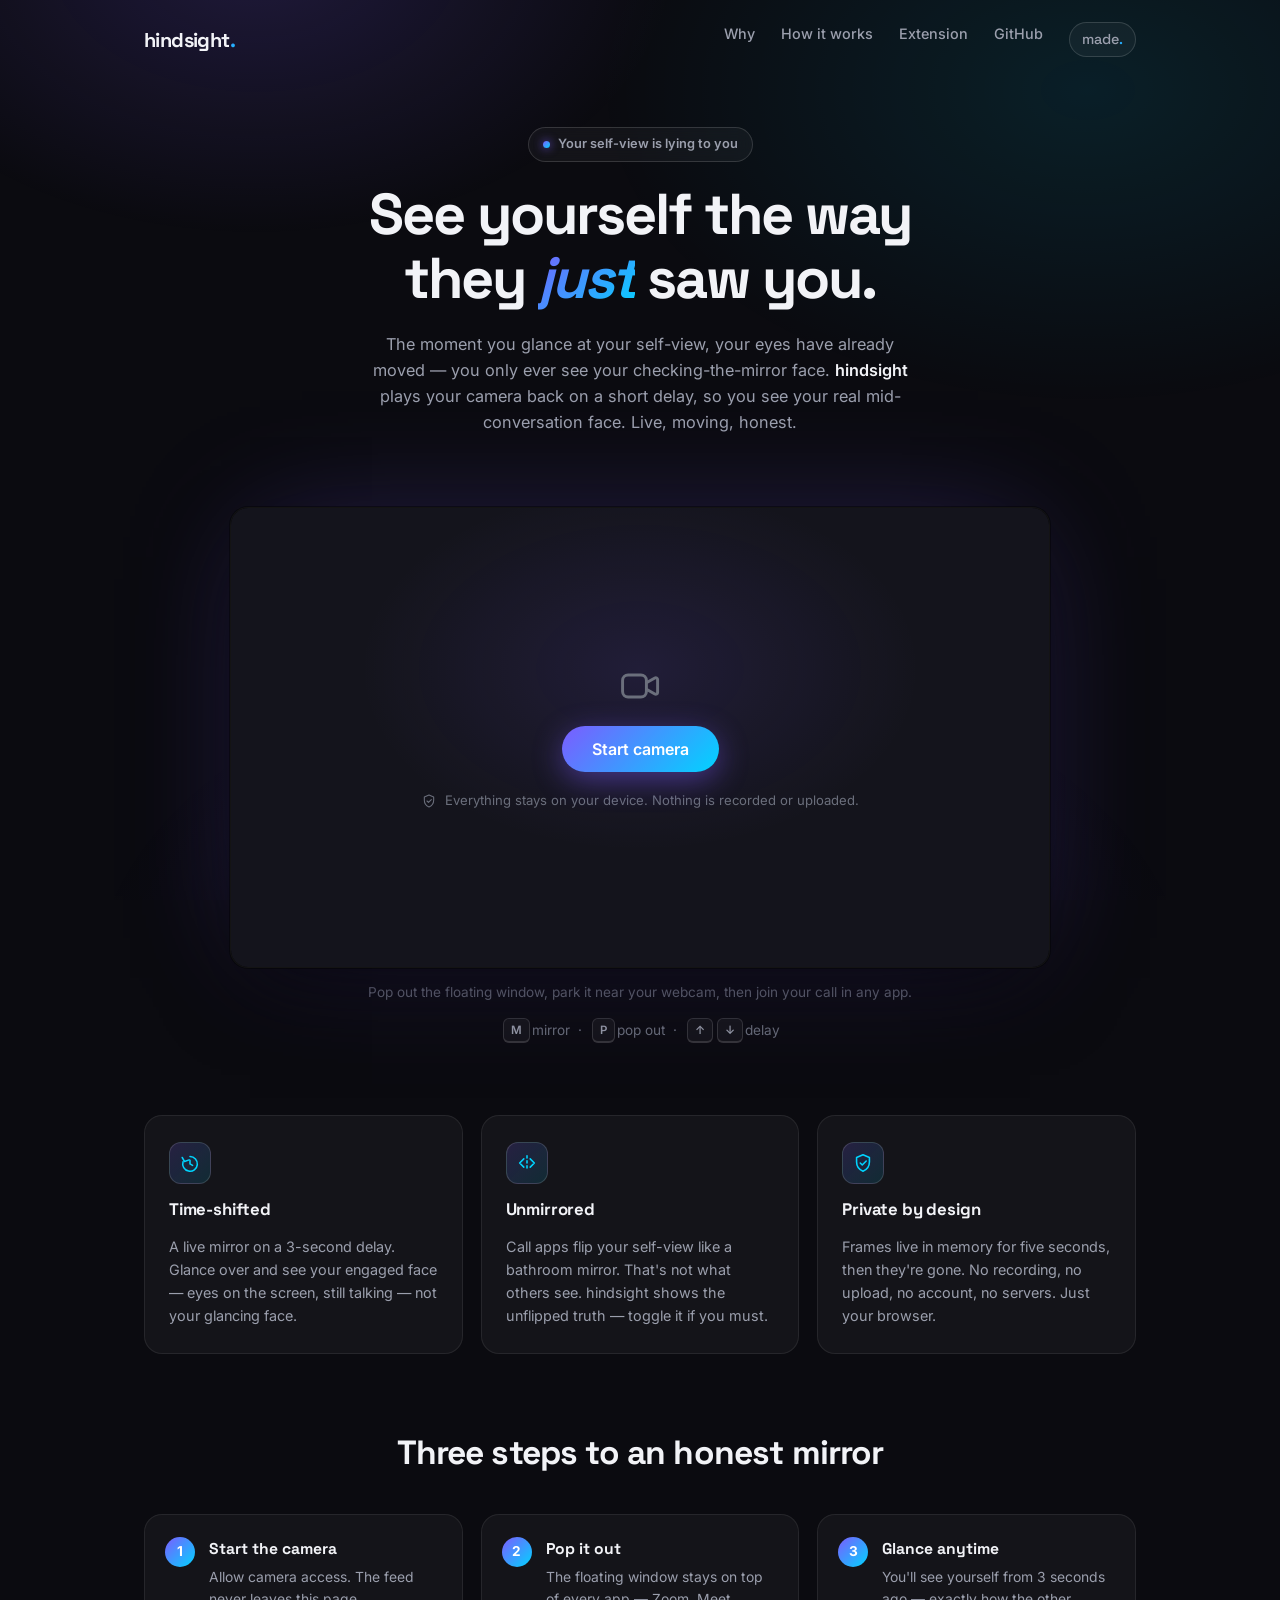
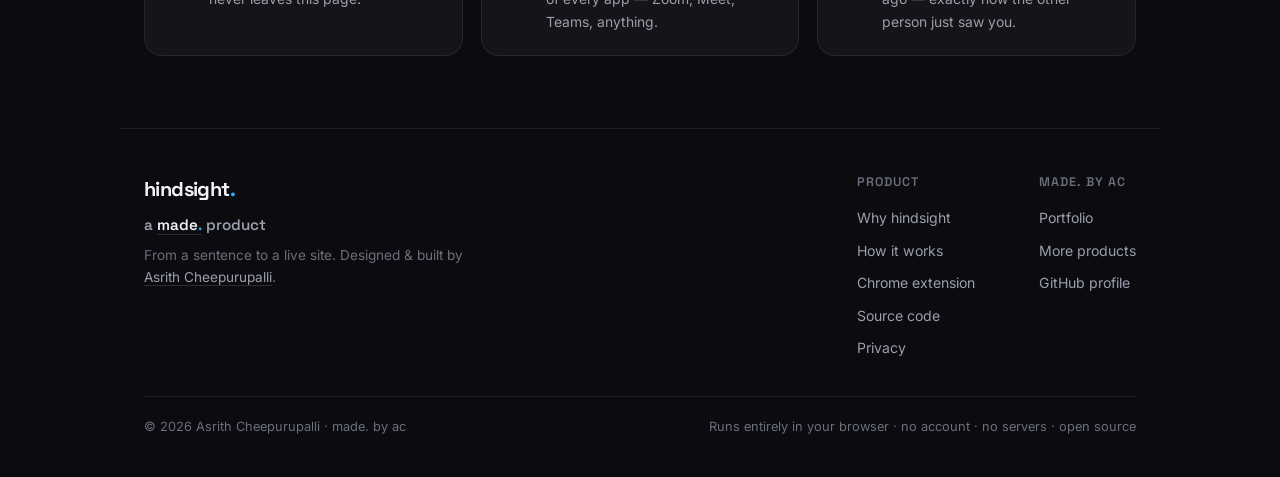
==== commit 8a017459: "Fix control bar wrapping and placeholder alignment The floating control bar is absolutely positioned" ====
--- a/index.html
+++ b/index.html
@@ -12,15 +12,15 @@
   <meta name="robots" content="index, follow" />
   <meta name="theme-color" content="#0b0b10" />
   <!-- Update the canonical + og:url/og:image origins when this moves to a custom domain -->
-  <link rel="canonical" href="https://asrithcheepurupalli.github.io/hindsight/" />
+  <link rel="canonical" href="https://hindsight.made-by-ac.com/" />
 
   <!-- Open Graph -->
   <meta property="og:type" content="website" />
   <meta property="og:site_name" content="made. by ac" />
-  <meta property="og:url" content="https://asrithcheepurupalli.github.io/hindsight/" />
+  <meta property="og:url" content="https://hindsight.made-by-ac.com/" />
   <meta property="og:title" content="hindsight. — See yourself the way they just saw you" />
   <meta property="og:description" content="A time-shifted live mirror for video calls. See your real mid-conversation face, not your checking-the-mirror face. Free, private, in your browser." />
-  <meta property="og:image" content="https://asrithcheepurupalli.github.io/hindsight/og-image.png" />
+  <meta property="og:image" content="https://hindsight.made-by-ac.com/og-image.png" />
   <meta property="og:image:width" content="1200" />
   <meta property="og:image:height" content="630" />
 
@@ -28,7 +28,7 @@
   <meta name="twitter:card" content="summary_large_image" />
   <meta name="twitter:title" content="hindsight. — See yourself the way they just saw you" />
   <meta name="twitter:description" content="A time-shifted live mirror for video calls. See your real mid-conversation face, not your checking-the-mirror face." />
-  <meta name="twitter:image" content="https://asrithcheepurupalli.github.io/hindsight/og-image.png" />
+  <meta name="twitter:image" content="https://hindsight.made-by-ac.com/og-image.png" />
 
   <!-- Icons & manifest -->
   <link rel="icon" href="data:image/svg+xml,%3Csvg xmlns='http://www.w3.org/2000/svg' viewBox='0 0 32 32'%3E%3Cdefs%3E%3ClinearGradient id='g' x1='0' y1='0' x2='1' y2='1'%3E%3Cstop offset='0' stop-color='%237c5cff'/%3E%3Cstop offset='1' stop-color='%2300d4ff'/%3E%3C/linearGradient%3E%3C/defs%3E%3Crect width='32' height='32' rx='8' fill='%230b0b10'/%3E%3Cpath d='M16 7a9 9 0 1 1-8.6 6.3' fill='none' stroke='url(%23g)' stroke-width='3' stroke-linecap='round'/%3E%3Cpath d='M4.5 8.5l3 5 5.5-2' fill='none' stroke='url(%23g)' stroke-width='3' stroke-linecap='round' stroke-linejoin='round'/%3E%3C/svg%3E" />
@@ -48,7 +48,7 @@
     "@context": "https://schema.org",
     "@type": "WebApplication",
     "name": "hindsight.",
-    "url": "https://asrithcheepurupalli.github.io/hindsight/",
+    "url": "https://hindsight.made-by-ac.com/",
     "description": "A time-shifted live mirror for video calls. See yourself the way the other person just saw you — your real mid-conversation face, live and unmirrored.",
     "applicationCategory": "UtilitiesApplication",
     "operatingSystem": "Any",
@@ -75,8 +75,8 @@
     <div class="nav-links">
       <a href="#why">Why</a>
       <a href="#how">How it works</a>
-      <a href="https://github.com/asrithcheepurupalli/hindsight/tree/main/extension" target="_blank" rel="noopener">Extension</a>
-      <a href="https://github.com/asrithcheepurupalli/hindsight" target="_blank" rel="noopener">GitHub</a>
+      <a href="https://github.com/asrithcheepurupalli/hindsight./tree/main/extension" target="_blank" rel="noopener">Extension</a>
+      <a href="https://github.com/asrithcheepurupalli/hindsight." target="_blank" rel="noopener">GitHub</a>
       <a href="https://made-by-ac.com" target="_blank" rel="noopener" class="nav-made">made<span class="accent">.</span></a>
     </div>
   </nav>
@@ -141,12 +141,12 @@
 
           <button class="btn btn-bar" id="pipBtn" title="Pop out a floating window you can keep over your call app (P)">
             <svg viewBox="0 0 24 24" fill="none" aria-hidden="true"><rect x="3" y="5" width="18" height="14" rx="2.5" stroke="currentColor" stroke-width="1.6"/><rect x="11.5" y="11.5" width="7" height="5" rx="1.2" fill="currentColor"/></svg>
-            Pop out
+            <span class="btn-label">Pop out</span>
           </button>
 
           <button class="btn btn-bar btn-stop" id="stopBtn" title="Stop camera">
             <svg viewBox="0 0 24 24" fill="none" aria-hidden="true"><rect x="7" y="7" width="10" height="10" rx="2" fill="currentColor"/></svg>
-            Stop
+            <span class="btn-label">Stop</span>
           </button>
         </div>
       </div>
@@ -218,9 +218,9 @@
           <h5>Product</h5>
           <a href="#why">Why hindsight</a>
           <a href="#how">How it works</a>
-          <a href="https://github.com/asrithcheepurupalli/hindsight/tree/main/extension" target="_blank" rel="noopener">Chrome extension</a>
-          <a href="https://github.com/asrithcheepurupalli/hindsight" target="_blank" rel="noopener">Source code</a>
-          <a href="privacy.html">Privacy</a>
+          <a href="https://github.com/asrithcheepurupalli/hindsight./tree/main/extension" target="_blank" rel="noopener">Chrome extension</a>
+          <a href="https://github.com/asrithcheepurupalli/hindsight." target="_blank" rel="noopener">Source code</a>
+          <a href="privacy/">Privacy</a>
         </div>
         <div class="footer-col">
           <h5>made. by ac</h5>
--- a/style.css
+++ b/style.css
@@ -223,8 +223,8 @@
   gap: 8px;
   color: var(--text-faint);
   font-size: 0.82rem;
-  max-width: 360px;
-  text-align: center;
+  max-width: min(90%, 460px);
+  text-align: left;
 }
 
 .privacy-note svg {
@@ -247,8 +247,9 @@
   transform: translateX(-50%);
   display: flex;
   align-items: center;
-  gap: 12px;
-  padding: 8px 12px;
+  width: max-content;
+  gap: 9px;
+  padding: 7px 10px;
   border-radius: 999px;
   background: rgba(12, 12, 18, 0.72);
   border: 1px solid var(--border-strong);
@@ -282,7 +283,7 @@
   font-family: var(--font);
   font-size: 0.82rem;
   font-weight: 600;
-  padding: 6px 13px;
+  padding: 5px 11px;
   border-radius: 999px;
   cursor: pointer;
   transition: color 0.15s, background 0.15s;
@@ -404,7 +405,12 @@
   background: rgba(255, 255, 255, 0.08);
   color: var(--text);
   font-size: 0.85rem;
-  padding: 8px 15px;
+  padding: 7px 13px;
+}
+
+/* Camera switcher is icon-only; its tooltip carries the label */
+.btn-bar-label {
+  display: none;
 }
 
 .btn-bar:hover {
@@ -705,13 +711,19 @@
   display: none !important;
 }
 
+@media (max-width: 900px) {
+  .btn-label { display: none; }
+  .divider { display: none; }
+}
+
 @media (max-width: 760px) {
   .app { gap: 56px; }
   .features, .steps { grid-template-columns: 1fr; }
   .nav-links { gap: 14px; }
-  .controlbar { gap: 9px; padding: 7px 10px; }
-  .divider { display: none; }
-  .switch-label, .btn-bar-label { display: none; }
+  .controlbar { gap: 6px; padding: 5px 7px; bottom: 10px; }
+  .seg-btn { padding: 4px 7px; font-size: 0.74rem; }
+  .btn-bar { padding: 6px 9px; }
+  .switch-label { display: none; }
   .footer-top { flex-direction: column; gap: 28px; }
   .footer-cols { gap: 40px; }
   .footer-base { flex-direction: column; text-align: center; }
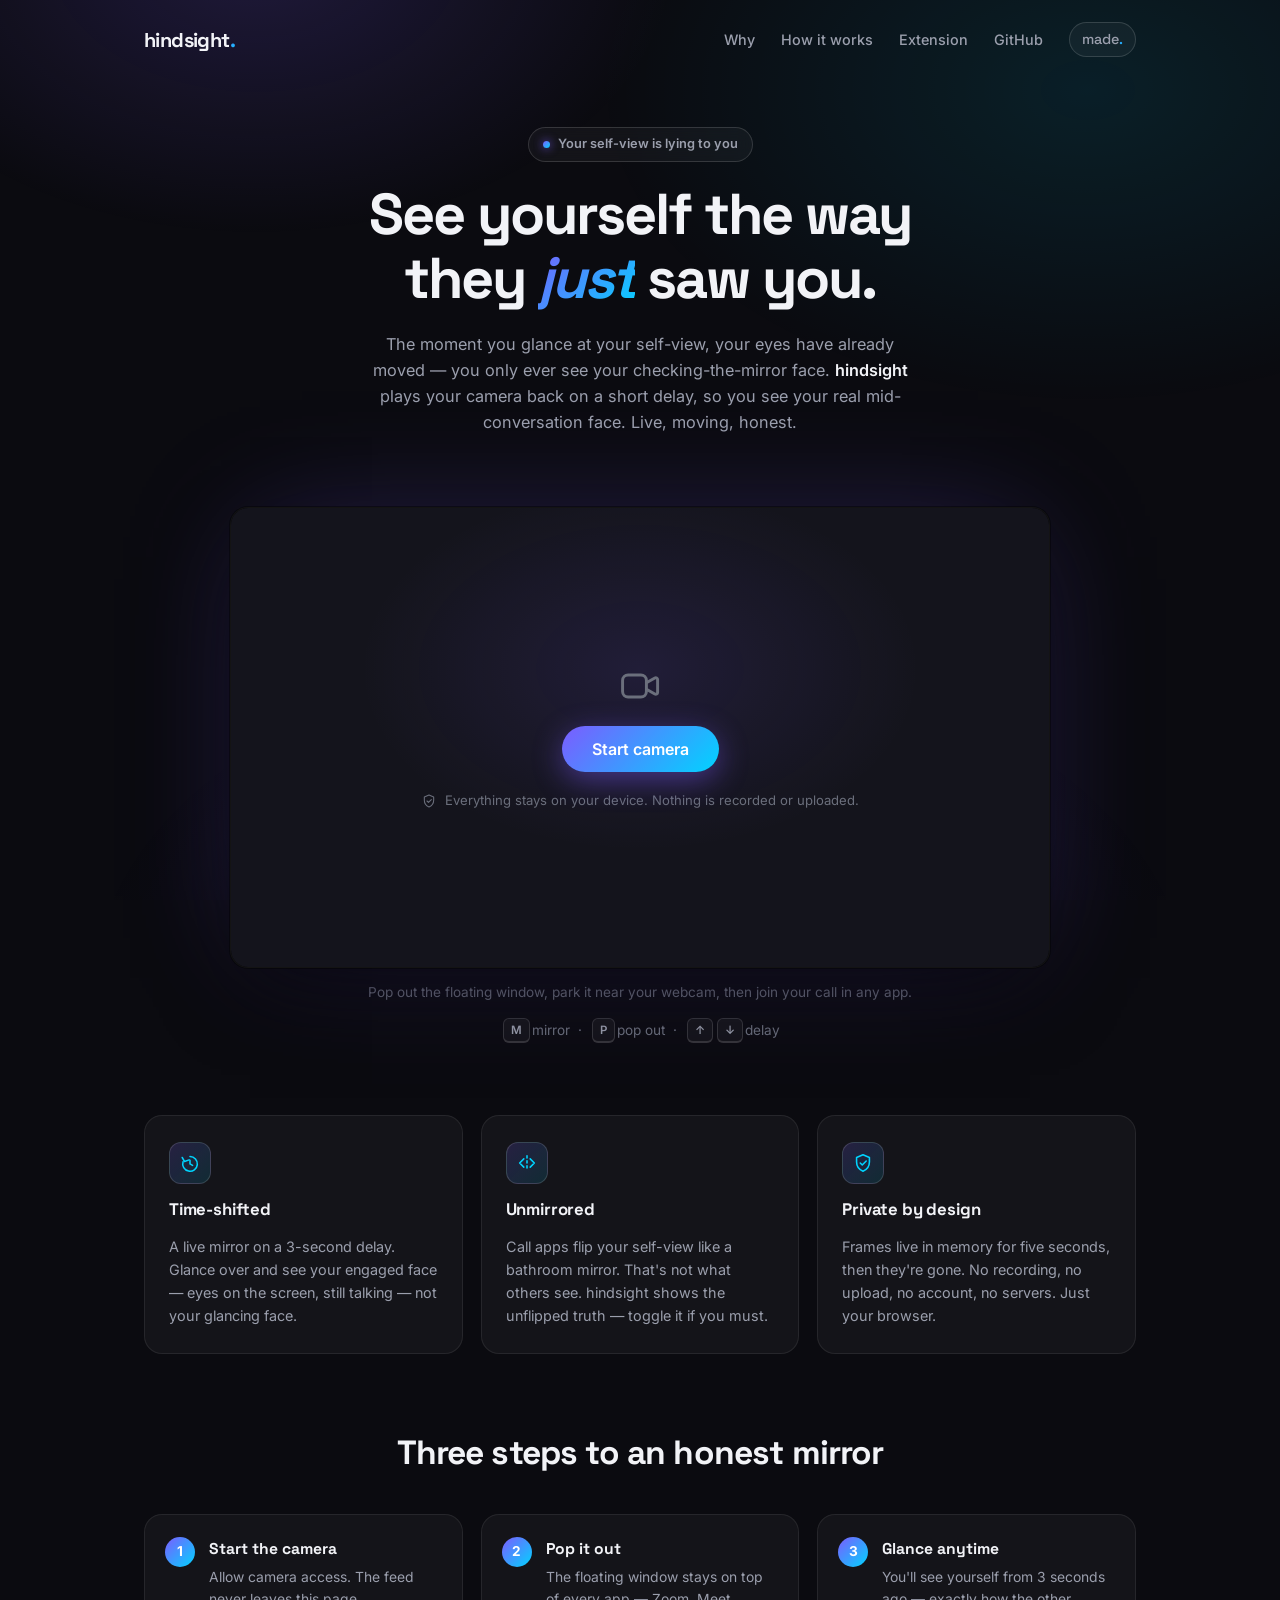
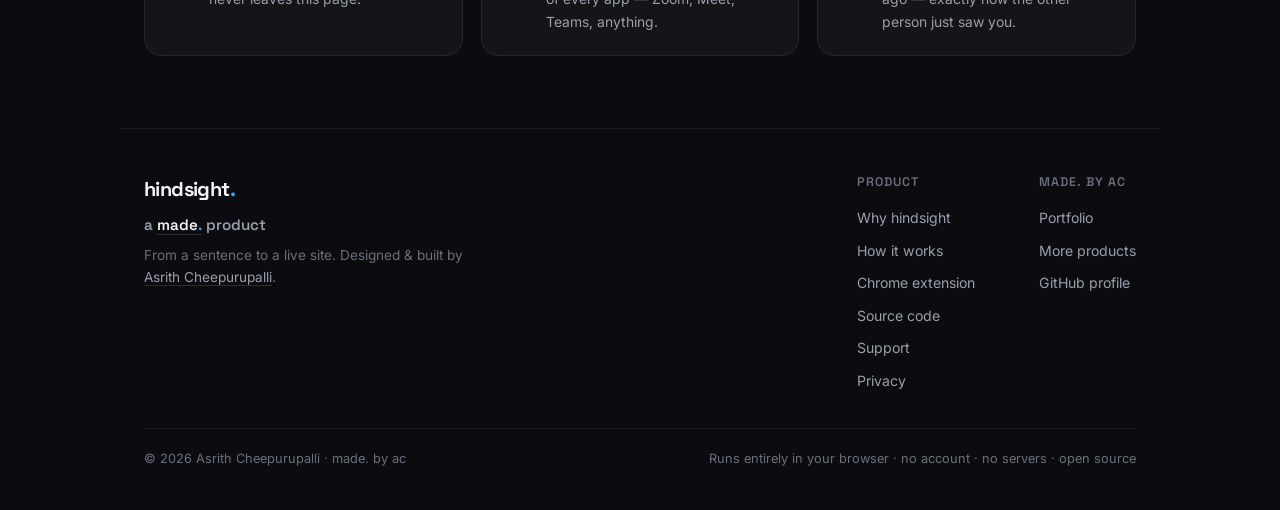
==== commit 2251e7f0: "Add support page at /support - support/index.html: getting-started FAQ, troubleshooting (camera   pe" ====
--- a/index.html
+++ b/index.html
@@ -220,6 +220,7 @@
           <a href="#how">How it works</a>
           <a href="https://github.com/asrithcheepurupalli/hindsight./tree/main/extension" target="_blank" rel="noopener">Chrome extension</a>
           <a href="https://github.com/asrithcheepurupalli/hindsight." target="_blank" rel="noopener">Source code</a>
+          <a href="support/">Support</a>
           <a href="privacy/">Privacy</a>
         </div>
         <div class="footer-col">
--- a/style.css
+++ b/style.css
@@ -78,6 +78,7 @@
 
 .nav-links {
   display: flex;
+  align-items: center;
   gap: 26px;
 }
 
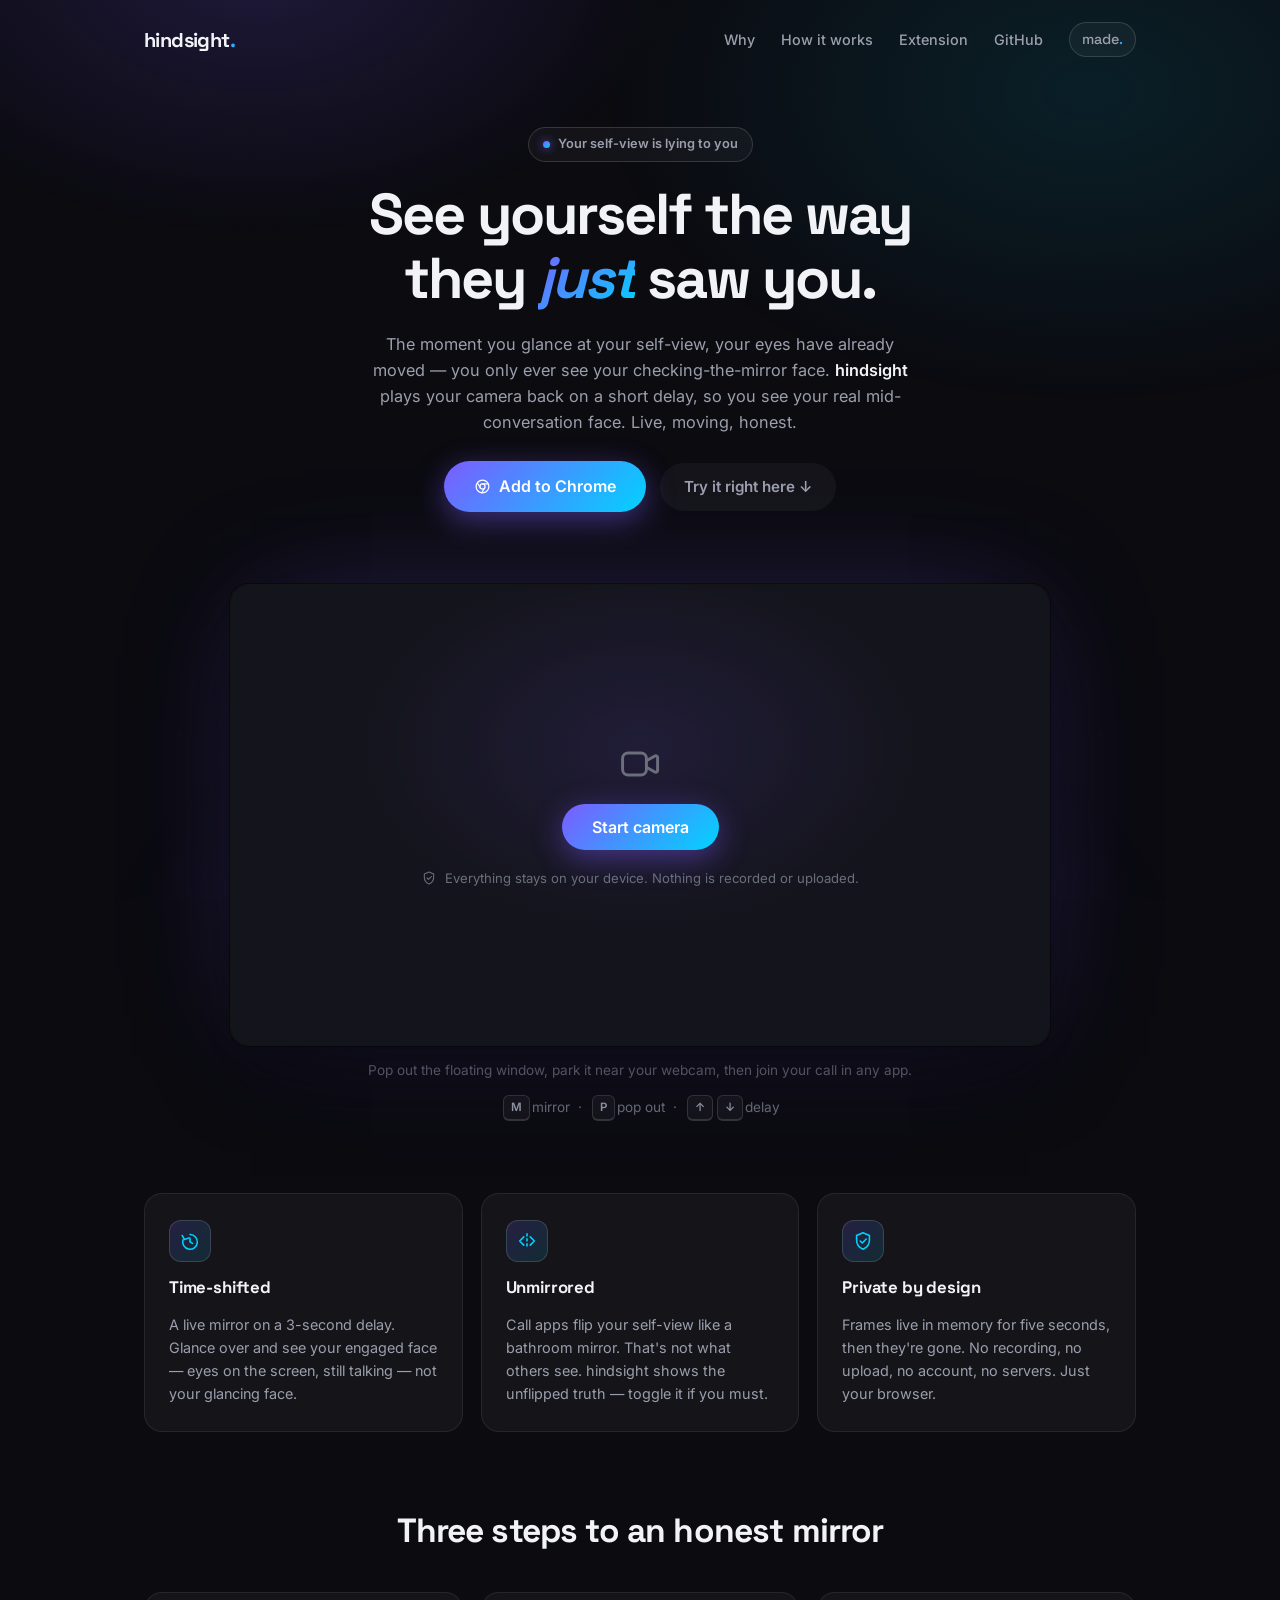
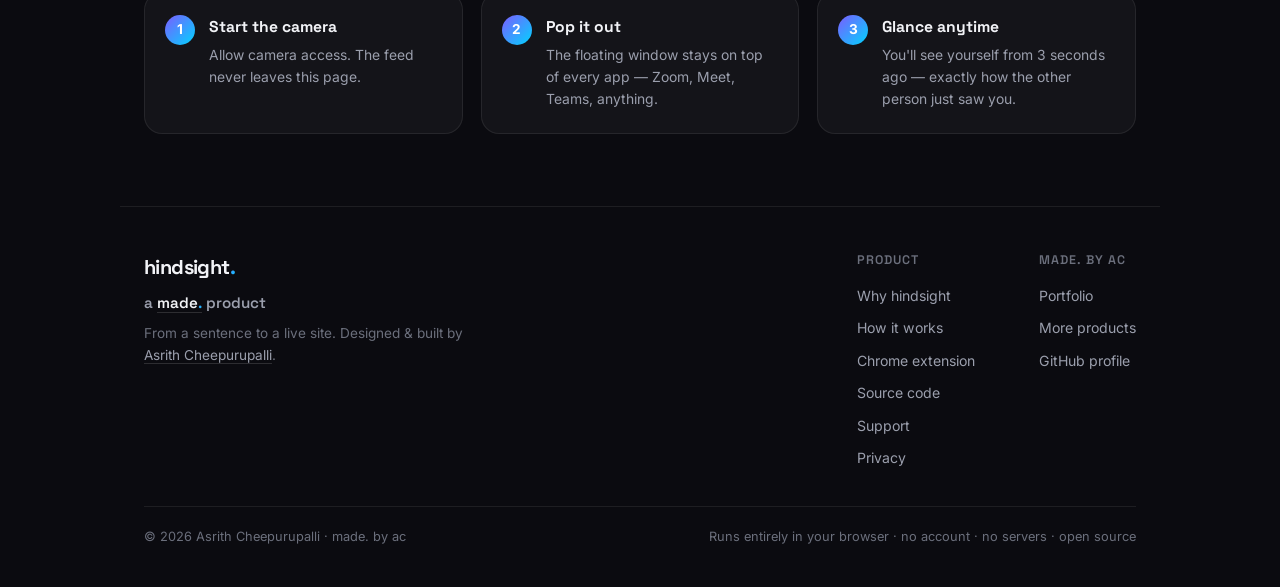
==== commit d111a964: "Wire the published Chrome Web Store listing into the site - Hero gains the launch CTA pair: gradient" ====
--- a/index.html
+++ b/index.html
@@ -54,6 +54,7 @@
     "operatingSystem": "Any",
     "browserRequirements": "Requires a modern browser with camera access",
     "offers": { "@type": "Offer", "price": "0", "priceCurrency": "USD" },
+    "installUrl": "https://chromewebstore.google.com/detail/ailjigbgfbeeinnpkffejnamifidahlf",
     "author": {
       "@type": "Person",
       "name": "Asrith Cheepurupalli",
@@ -75,7 +76,7 @@
     <div class="nav-links">
       <a href="#why">Why</a>
       <a href="#how">How it works</a>
-      <a href="https://github.com/asrithcheepurupalli/hindsight./tree/main/extension" target="_blank" rel="noopener">Extension</a>
+      <a href="https://chromewebstore.google.com/detail/ailjigbgfbeeinnpkffejnamifidahlf" target="_blank" rel="noopener">Extension</a>
       <a href="https://github.com/asrithcheepurupalli/hindsight." target="_blank" rel="noopener">GitHub</a>
       <a href="https://made-by-ac.com" target="_blank" rel="noopener" class="nav-made">made<span class="accent">.</span></a>
     </div>
@@ -94,9 +95,17 @@
         your camera back on a short delay, so you see your real mid-conversation
         face. Live, moving, honest.
       </p>
+      <div class="hero-cta">
+        <a class="btn btn-primary" href="https://chromewebstore.google.com/detail/ailjigbgfbeeinnpkffejnamifidahlf" target="_blank" rel="noopener">
+          <svg viewBox="0 0 24 24" fill="none" aria-hidden="true"><circle cx="12" cy="12" r="9" stroke="currentColor" stroke-width="1.7"/><circle cx="12" cy="12" r="3.6" stroke="currentColor" stroke-width="1.7"/><path d="M12 8.4h8M8.9 13.9L4.9 7M15 13.9l-4 6.9" stroke="currentColor" stroke-width="1.7" stroke-linecap="round"/></svg>
+          Add to Chrome
+          <span class="btn-glint" aria-hidden="true"></span>
+        </a>
+        <a class="btn btn-ghost" href="#try">Try it right here ↓</a>
+      </div>
     </header>
 
-    <section class="stage">
+    <section class="stage" id="try">
       <div class="canvas-wrap" id="canvasWrap">
         <canvas id="view"></canvas>
 
@@ -218,7 +227,7 @@
           <h5>Product</h5>
           <a href="#why">Why hindsight</a>
           <a href="#how">How it works</a>
-          <a href="https://github.com/asrithcheepurupalli/hindsight./tree/main/extension" target="_blank" rel="noopener">Chrome extension</a>
+          <a href="https://chromewebstore.google.com/detail/ailjigbgfbeeinnpkffejnamifidahlf" target="_blank" rel="noopener">Chrome extension</a>
           <a href="https://github.com/asrithcheepurupalli/hindsight." target="_blank" rel="noopener">Source code</a>
           <a href="support/">Support</a>
           <a href="privacy/">Privacy</a>
--- a/style.css
+++ b/style.css
@@ -169,6 +169,32 @@
   font-weight: 600;
 }
 
+.hero-cta {
+  display: flex;
+  align-items: center;
+  justify-content: center;
+  gap: 14px;
+  flex-wrap: wrap;
+  margin-top: 6px;
+}
+
+.hero-cta a {
+  text-decoration: none;
+}
+
+.btn-ghost {
+  border: 1px solid var(--border-strong);
+  background: var(--surface);
+  color: var(--text-dim);
+  font-size: 0.95rem;
+  padding: 12px 24px;
+}
+
+.btn-ghost:hover {
+  color: var(--text);
+  border-color: var(--accent-1);
+}
+
 /* ---------- Stage ---------- */
 .stage {
   display: flex;
